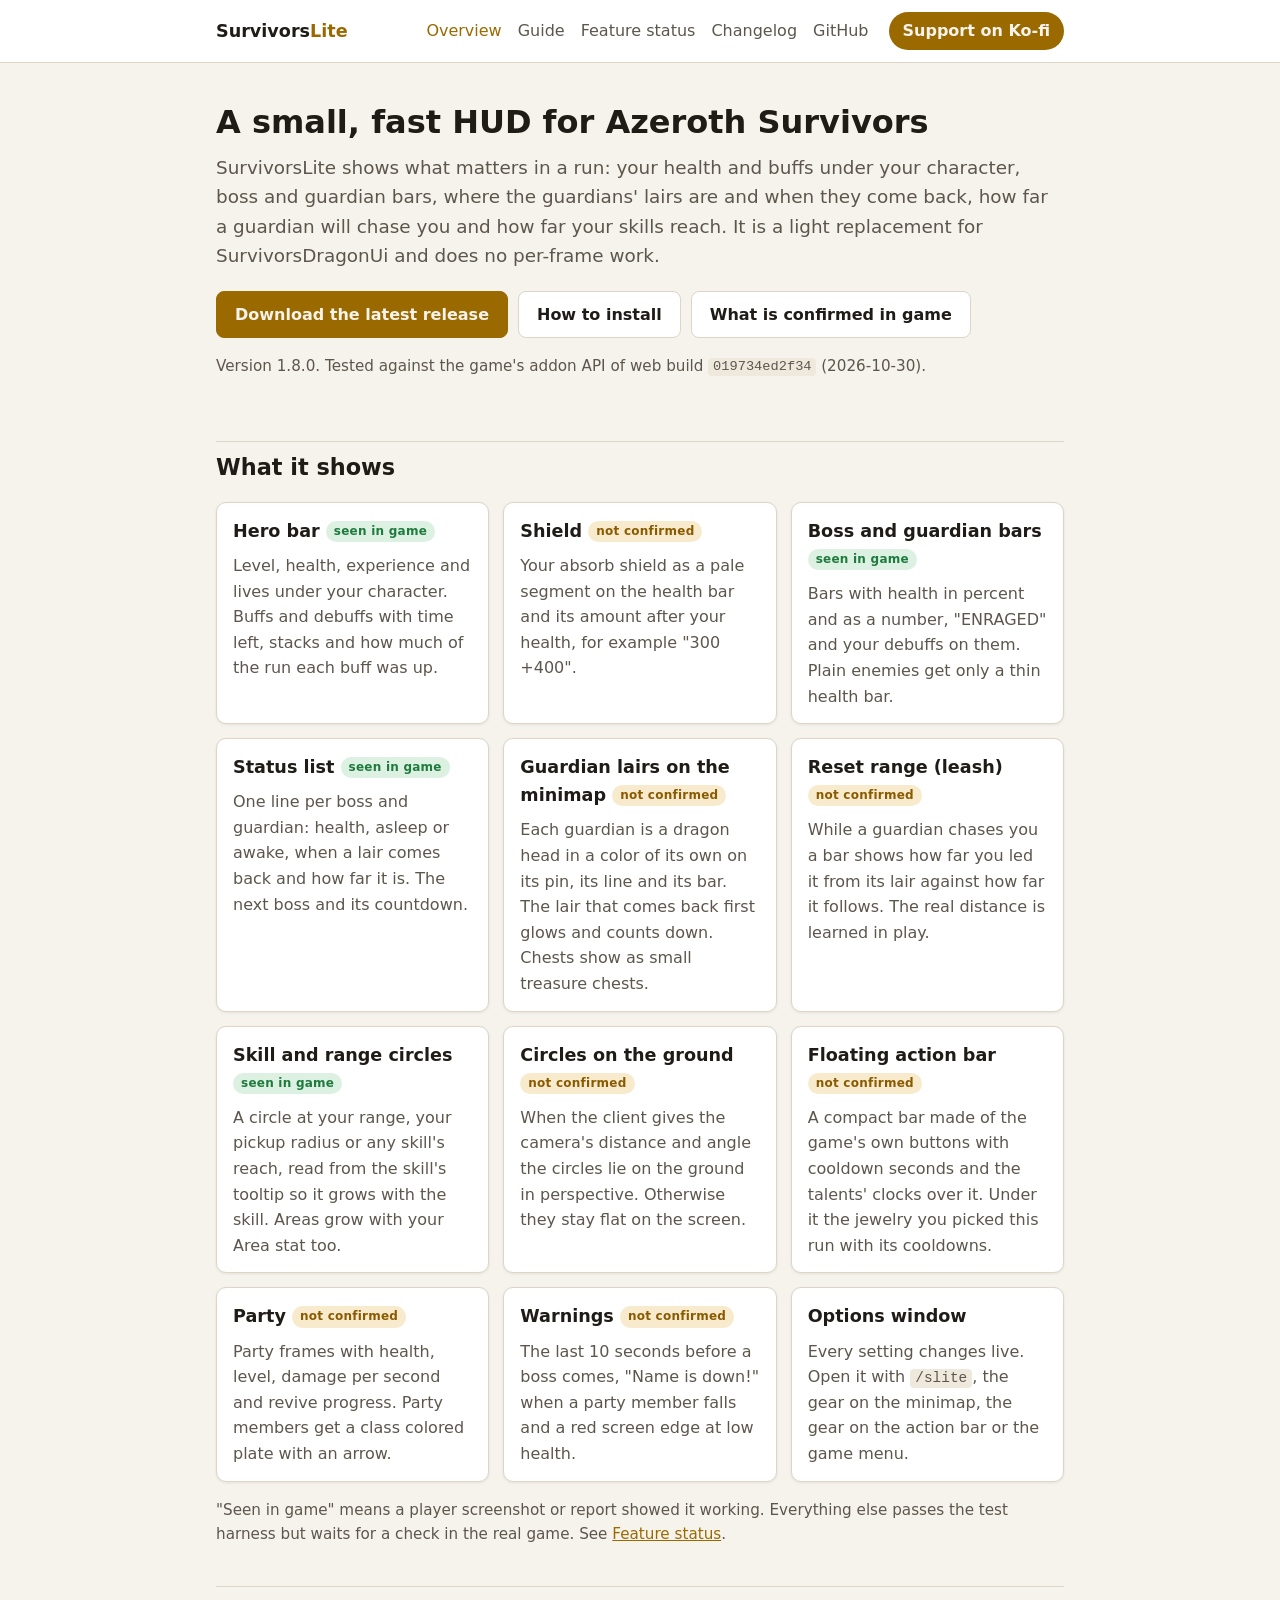
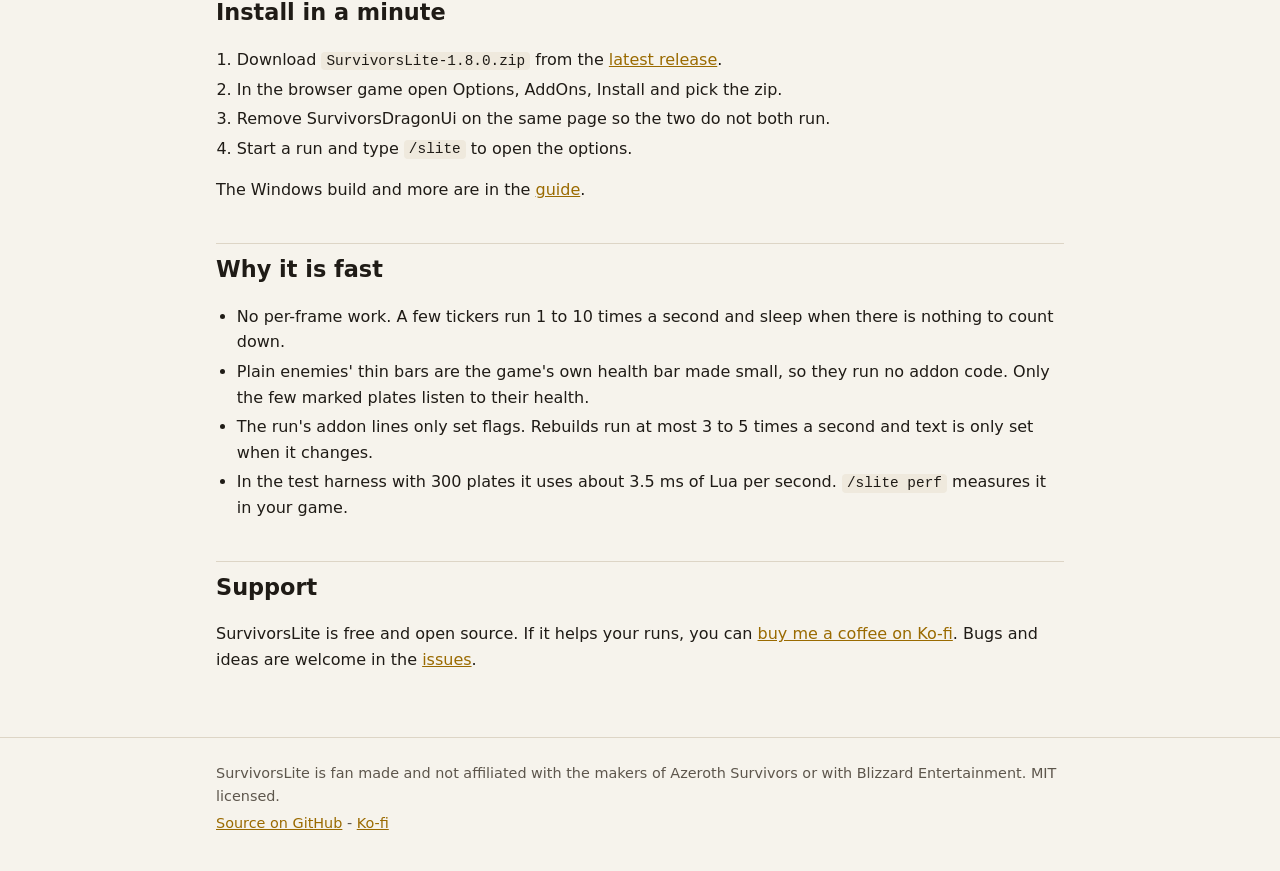
==== docs/index.html @ 9b907dd8 "SurvivorsLite 1.8.0: picked jewelry, Area on area skills, unique lair icons - The jewelry picked thi" ====
<!doctype html>
<html lang="en">
<head>
<meta charset="utf-8">
<meta name="viewport" content="width=device-width, initial-scale=1">
<title>SurvivorsLite - a fast HUD for Azeroth Survivors</title>
<meta name="description" content="SurvivorsLite is a small, fast HUD addon for Azeroth Survivors: boss and guardian bars, guardian lairs on the minimap, leash range, skill range circles and more.">
<link rel="stylesheet" href="assets/style.css">
</head>
<body>
<header class="top">
  <div class="wrap">
    <a class="brand" href="index.html">Survivors<span>Lite</span></a>
    <nav>
      <a href="index.html" aria-current="page">Overview</a>
      <a href="guide.html">Guide</a>
      <a href="status.html">Feature status</a>
      <a href="changelog.html">Changelog</a>
      <a href="https://github.com/datawulf/SurvivorsLite">GitHub</a>
    </nav>
    <a class="kofi" href="https://ko-fi.com/munkrej">Support on Ko-fi</a>
  </div>
</header>

<main class="wrap">
  <section class="hero">
    <h1>A small, fast HUD for Azeroth Survivors</h1>
    <p class="lead">SurvivorsLite shows what matters in a run: your health and buffs under your
    character, boss and guardian bars, where the guardians' lairs are and when they come
    back, how far a guardian will chase you and how far your skills reach. It is a light
    replacement for SurvivorsDragonUi and does no per-frame work.</p>
    <div class="actions">
      <a class="button primary" href="https://github.com/datawulf/SurvivorsLite/releases/latest">Download the latest release</a>
      <a class="button" href="guide.html#install">How to install</a>
      <a class="button" href="status.html">What is confirmed in game</a>
    </div>
    <p class="note">Version 1.8.0. Tested against the game's addon API of web build
    <code>019734ed2f34</code> (2026-10-30).</p>
  </section>

  <h2>What it shows</h2>
  <div class="grid">
    <div class="card">
      <h3>Hero bar <span class="tag ok">seen in game</span></h3>
      <p>Level, health, experience and lives under your character. Buffs and debuffs with
      time left, stacks and how much of the run each buff was up.</p>
    </div>
    <div class="card">
      <h3>Shield <span class="tag wait">not confirmed</span></h3>
      <p>Your absorb shield as a pale segment on the health bar and its amount after your
      health, for example "300 +400".</p>
    </div>
    <div class="card">
      <h3>Boss and guardian bars <span class="tag ok">seen in game</span></h3>
      <p>Bars with health in percent and as a number, "ENRAGED" and your debuffs on them.
      Plain enemies get only a thin health bar.</p>
    </div>
    <div class="card">
      <h3>Status list <span class="tag ok">seen in game</span></h3>
      <p>One line per boss and guardian: health, asleep or awake, when a lair comes back
      and how far it is. The next boss and its countdown.</p>
    </div>
    <div class="card">
      <h3>Guardian lairs on the minimap <span class="tag wait">not confirmed</span></h3>
      <p>Each guardian is a dragon head in a color of its own on its pin, its line and
      its bar. The lair that comes back first glows and counts down. Chests show as small
      treasure chests.</p>
    </div>
    <div class="card">
      <h3>Reset range (leash) <span class="tag wait">not confirmed</span></h3>
      <p>While a guardian chases you a bar shows how far you led it from its lair against
      how far it follows. The real distance is learned in play.</p>
    </div>
    <div class="card">
      <h3>Skill and range circles <span class="tag ok">seen in game</span></h3>
      <p>A circle at your range, your pickup radius or any skill's reach, read from the
      skill's tooltip so it grows with the skill. Areas grow with your Area stat too.</p>
    </div>
    <div class="card">
      <h3>Circles on the ground <span class="tag wait">not confirmed</span></h3>
      <p>When the client gives the camera's distance and angle the circles lie on the
      ground in perspective. Otherwise they stay flat on the screen.</p>
    </div>
    <div class="card">
      <h3>Floating action bar <span class="tag wait">not confirmed</span></h3>
      <p>A compact bar made of the game's own buttons with cooldown seconds and the
      talents' clocks over it. Under it the jewelry you picked this run with its
      cooldowns.</p>
    </div>
    <div class="card">
      <h3>Party <span class="tag wait">not confirmed</span></h3>
      <p>Party frames with health, level, damage per second and revive progress. Party
      members get a class colored plate with an arrow.</p>
    </div>
    <div class="card">
      <h3>Warnings <span class="tag wait">not confirmed</span></h3>
      <p>The last 10 seconds before a boss comes, "Name is down!" when a party member falls
      and a red screen edge at low health.</p>
    </div>
    <div class="card">
      <h3>Options window</h3>
      <p>Every setting changes live. Open it with <code>/slite</code>, the gear on the
      minimap, the gear on the action bar or the game menu.</p>
    </div>
  </div>
  <p class="note">"Seen in game" means a player screenshot or report showed it working.
  Everything else passes the test harness but waits for a check in the real game. See
  <a href="status.html">Feature status</a>.</p>

  <h2>Install in a minute</h2>
  <ol>
    <li>Download <code>SurvivorsLite-1.8.0.zip</code> from the
    <a href="https://github.com/datawulf/SurvivorsLite/releases/latest">latest release</a>.</li>
    <li>In the browser game open Options, AddOns, Install and pick the zip.</li>
    <li>Remove SurvivorsDragonUi on the same page so the two do not both run.</li>
    <li>Start a run and type <code>/slite</code> to open the options.</li>
  </ol>
  <p>The Windows build and more are in the <a href="guide.html#install">guide</a>.</p>

  <h2>Why it is fast</h2>
  <ul>
    <li>No per-frame work. A few tickers run 1 to 10 times a second and sleep when there is
    nothing to count down.</li>
    <li>Plain enemies' thin bars are the game's own health bar made small, so they run no
    addon code. Only the few marked plates listen to their health.</li>
    <li>The run's addon lines only set flags. Rebuilds run at most 3 to 5 times a second
    and text is only set when it changes.</li>
    <li>In the test harness with 300 plates it uses about 3.5 ms of Lua per second.
    <code>/slite perf</code> measures it in your game.</li>
  </ul>

  <h2>Support</h2>
  <p>SurvivorsLite is free and open source. If it helps your runs, you can
  <a href="https://ko-fi.com/munkrej">buy me a coffee on Ko-fi</a>. Bugs and ideas are
  welcome in the <a href="https://github.com/datawulf/SurvivorsLite/issues">issues</a>.</p>
</main>

<footer class="foot">
  <div class="wrap">
    <p>SurvivorsLite is fan made and not affiliated with the makers of Azeroth Survivors or
    with Blizzard Entertainment. MIT licensed.</p>
    <p><a href="https://github.com/datawulf/SurvivorsLite">Source on GitHub</a> -
    <a href="https://ko-fi.com/munkrej">Ko-fi</a></p>
  </div>
</footer>
</body>
</html>
---- docs/assets/style.css ----
:root {
  --bg: #f6f3ec;
  --panel: #ffffff;
  --text: #1f1b16;
  --muted: #5d564c;
  --line: #ddd5c6;
  --accent: #9a6a00;
  --accent-soft: #f3e6c4;
  --ok: #1f7a3d;
  --ok-soft: #dcf1e2;
  --wait: #8a5a00;
  --wait-soft: #f8ebcd;
  --no: #a12a2a;
  --no-soft: #f7dede;
  --code: #efe9dd;
  --shadow: 0 1px 3px rgba(40, 30, 10, 0.08);
}
@media (prefers-color-scheme: dark) {
  :root {
    --bg: #14161c;
    --panel: #1c1f27;
    --text: #e9e4d8;
    --muted: #a8a191;
    --line: #2f3440;
    --accent: #e8b84a;
    --accent-soft: #3a3020;
    --ok: #6fd08f;
    --ok-soft: #1c3326;
    --wait: #f0c060;
    --wait-soft: #3a3019;
    --no: #f08a8a;
    --no-soft: #3a1f22;
    --code: #262a34;
    --shadow: none;
  }
}

* { box-sizing: border-box; }
html { -webkit-text-size-adjust: 100%; }
body {
  margin: 0;
  background: var(--bg);
  color: var(--text);
  font: 16px/1.6 system-ui, -apple-system, "Segoe UI", Roboto, sans-serif;
}
a { color: var(--accent); }
a:hover { text-decoration-thickness: 2px; }
code, kbd {
  font: 0.9em ui-monospace, SFMono-Regular, Consolas, monospace;
  background: var(--code);
  padding: 0.1em 0.35em;
  border-radius: 4px;
}
pre {
  background: var(--code);
  padding: 12px 14px;
  border-radius: 8px;
  overflow-x: auto;
}
pre code { background: none; padding: 0; }

.top {
  border-bottom: 1px solid var(--line);
  background: var(--panel);
}
.top .wrap {
  display: flex;
  flex-wrap: wrap;
  align-items: center;
  gap: 8px 20px;
  padding-top: 12px;
  padding-bottom: 12px;
}
.brand {
  font-weight: 700;
  font-size: 1.1rem;
  color: var(--text);
  text-decoration: none;
  margin-right: auto;
}
.brand span { color: var(--accent); }
.top nav { display: flex; flex-wrap: wrap; gap: 4px 16px; }
.top nav a { color: var(--muted); text-decoration: none; font-weight: 500; }
.top nav a:hover, .top nav a[aria-current="page"] { color: var(--accent); }
.kofi {
  display: inline-block;
  background: var(--accent);
  color: var(--bg);
  font-weight: 600;
  text-decoration: none;
  padding: 6px 14px;
  border-radius: 999px;
}
.kofi:hover { filter: brightness(1.08); }

.wrap { max-width: 880px; margin: 0 auto; padding: 0 16px; }
main.wrap { padding-top: 28px; padding-bottom: 48px; }
h1 { font-size: 2rem; line-height: 1.2; margin: 0 0 12px; }
h2 { font-size: 1.4rem; margin: 40px 0 12px; padding-top: 8px; border-top: 1px solid var(--line); }
h3 { font-size: 1.1rem; margin: 24px 0 8px; }
.lead { font-size: 1.15rem; color: var(--muted); margin-top: 0; }
.note { color: var(--muted); font-size: 0.95rem; }

.hero { padding: 12px 0 8px; }
.actions { display: flex; flex-wrap: wrap; gap: 10px; margin: 20px 0 8px; }
.button {
  display: inline-block;
  padding: 10px 18px;
  border-radius: 8px;
  font-weight: 600;
  text-decoration: none;
  border: 1px solid var(--line);
  background: var(--panel);
  color: var(--text);
}
.button.primary { background: var(--accent); border-color: var(--accent); color: var(--bg); }

.grid {
  display: grid;
  grid-template-columns: repeat(auto-fit, minmax(240px, 1fr));
  gap: 14px;
  margin: 16px 0;
}
.card {
  background: var(--panel);
  border: 1px solid var(--line);
  border-radius: 10px;
  padding: 14px 16px;
  box-shadow: var(--shadow);
}
.card h3 { margin-top: 0; }
.card p { margin: 0; color: var(--muted); }

.tag {
  display: inline-block;
  font-size: 0.75rem;
  font-weight: 700;
  letter-spacing: 0.02em;
  padding: 1px 8px;
  border-radius: 999px;
  vertical-align: 2px;
  white-space: nowrap;
}
.tag.ok { color: var(--ok); background: var(--ok-soft); }
.tag.wait { color: var(--wait); background: var(--wait-soft); }
.tag.no { color: var(--no); background: var(--no-soft); }

.status { list-style: none; padding: 0; margin: 12px 0; }
.status li {
  background: var(--panel);
  border: 1px solid var(--line);
  border-left-width: 4px;
  border-radius: 8px;
  padding: 10px 14px;
  margin: 8px 0;
}
.status.ok li { border-left-color: var(--ok); }
.status.wait li { border-left-color: var(--wait); }
.status.no li { border-left-color: var(--no); }
.status strong { display: block; }
.status span { color: var(--muted); font-size: 0.95rem; }

.table { overflow-x: auto; margin: 12px 0; }
table { border-collapse: collapse; width: 100%; min-width: 520px; }
th, td { text-align: left; padding: 8px 10px; border-bottom: 1px solid var(--line); vertical-align: top; }
th { color: var(--muted); font-weight: 600; }
td code { white-space: nowrap; }

ol, ul { padding-left: 1.3em; }
li { margin: 4px 0; }

.foot {
  border-top: 1px solid var(--line);
  color: var(--muted);
  font-size: 0.9rem;
  padding: 20px 0 32px;
}
.foot p { margin: 4px 0; }
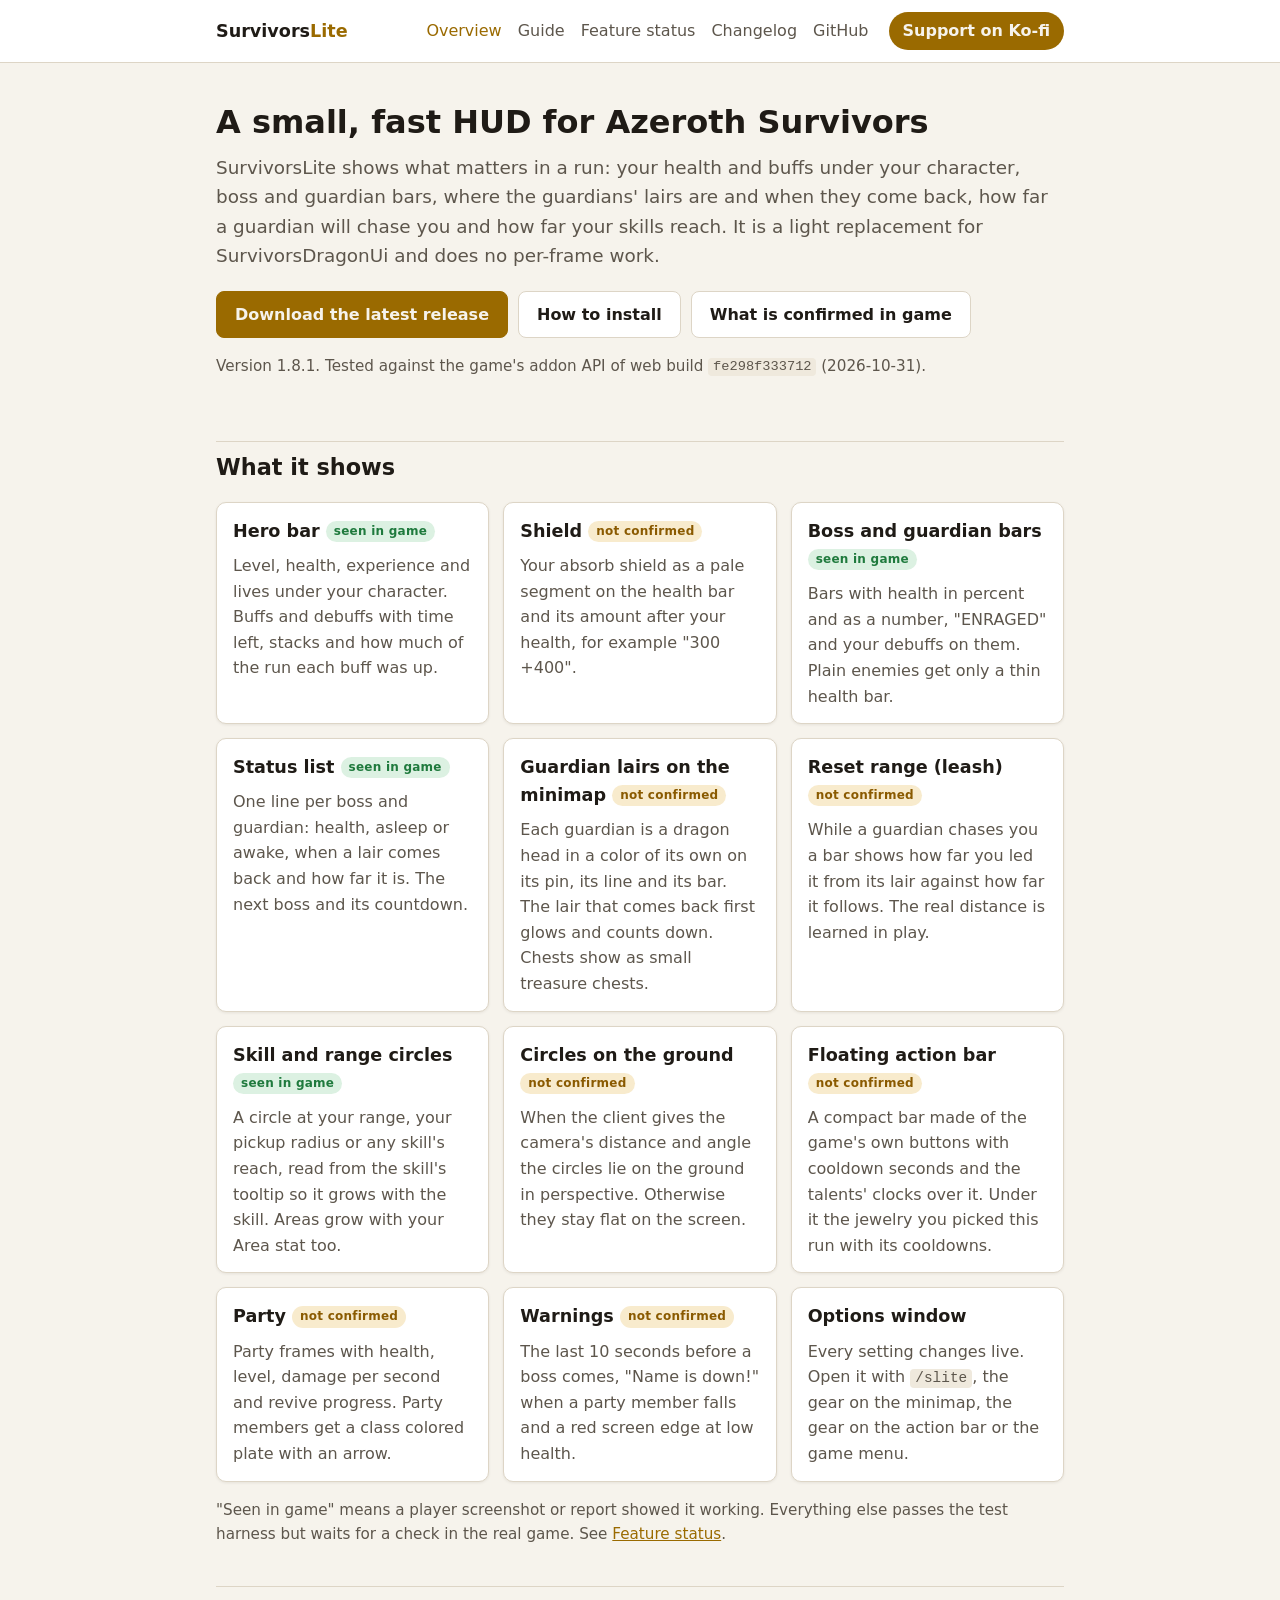
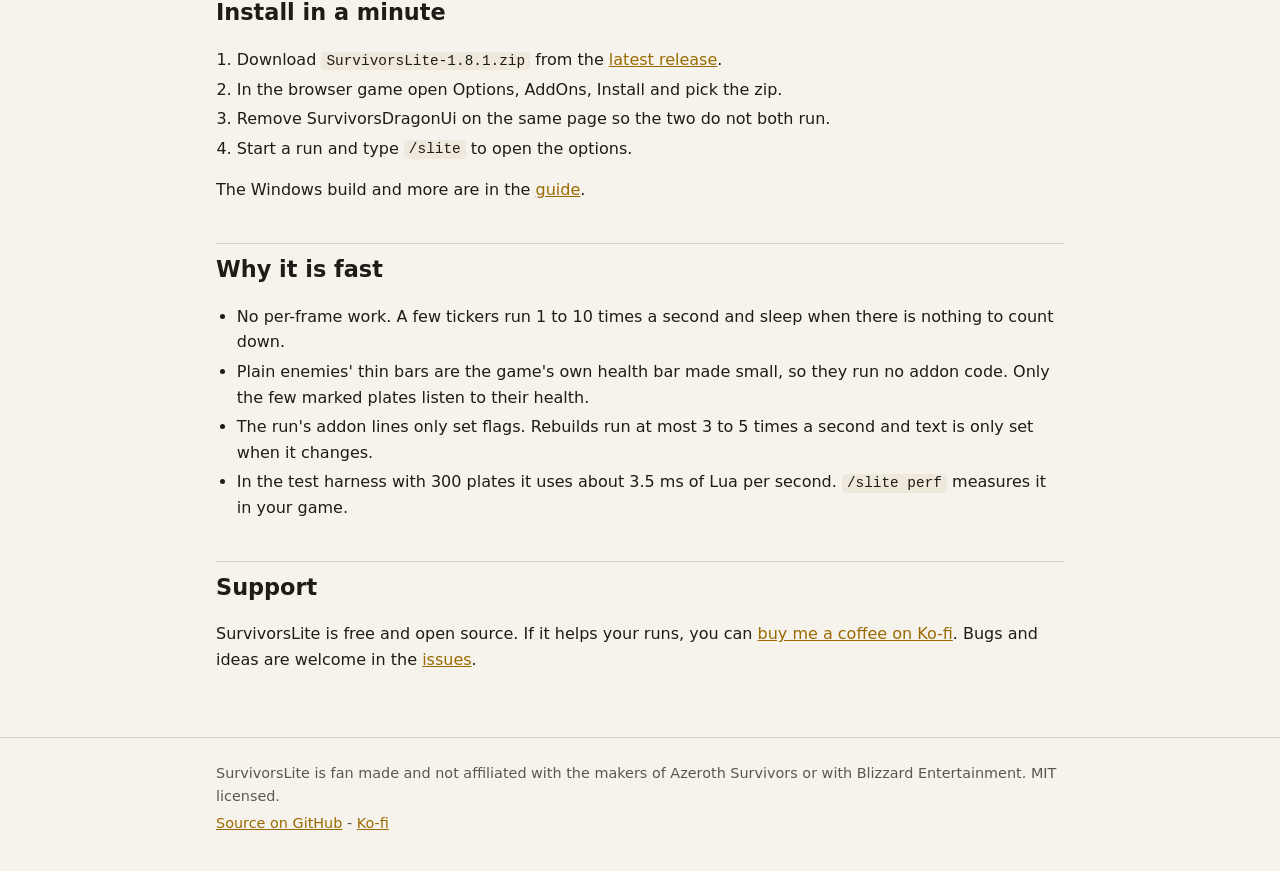
==== commit 0a12459e: "SurvivorsLite 1.8.1: minimap pins without a zone map, indoor scale - Naxxramas (map 533) has no Worl" ====
--- a/docs/index.html
+++ b/docs/index.html
@@ -34,8 +34,8 @@
       <a class="button" href="guide.html#install">How to install</a>
       <a class="button" href="status.html">What is confirmed in game</a>
     </div>
-    <p class="note">Version 1.8.0. Tested against the game's addon API of web build
-    <code>019734ed2f34</code> (2026-10-30).</p>
+    <p class="note">Version 1.8.1. Tested against the game's addon API of web build
+    <code>fe298f333712</code> (2026-10-31).</p>
   </section>
 
   <h2>What it shows</h2>
@@ -109,7 +109,7 @@
 
   <h2>Install in a minute</h2>
   <ol>
-    <li>Download <code>SurvivorsLite-1.8.0.zip</code> from the
+    <li>Download <code>SurvivorsLite-1.8.1.zip</code> from the
     <a href="https://github.com/datawulf/SurvivorsLite/releases/latest">latest release</a>.</li>
     <li>In the browser game open Options, AddOns, Install and pick the zip.</li>
     <li>Remove SurvivorsDragonUi on the same page so the two do not both run.</li>
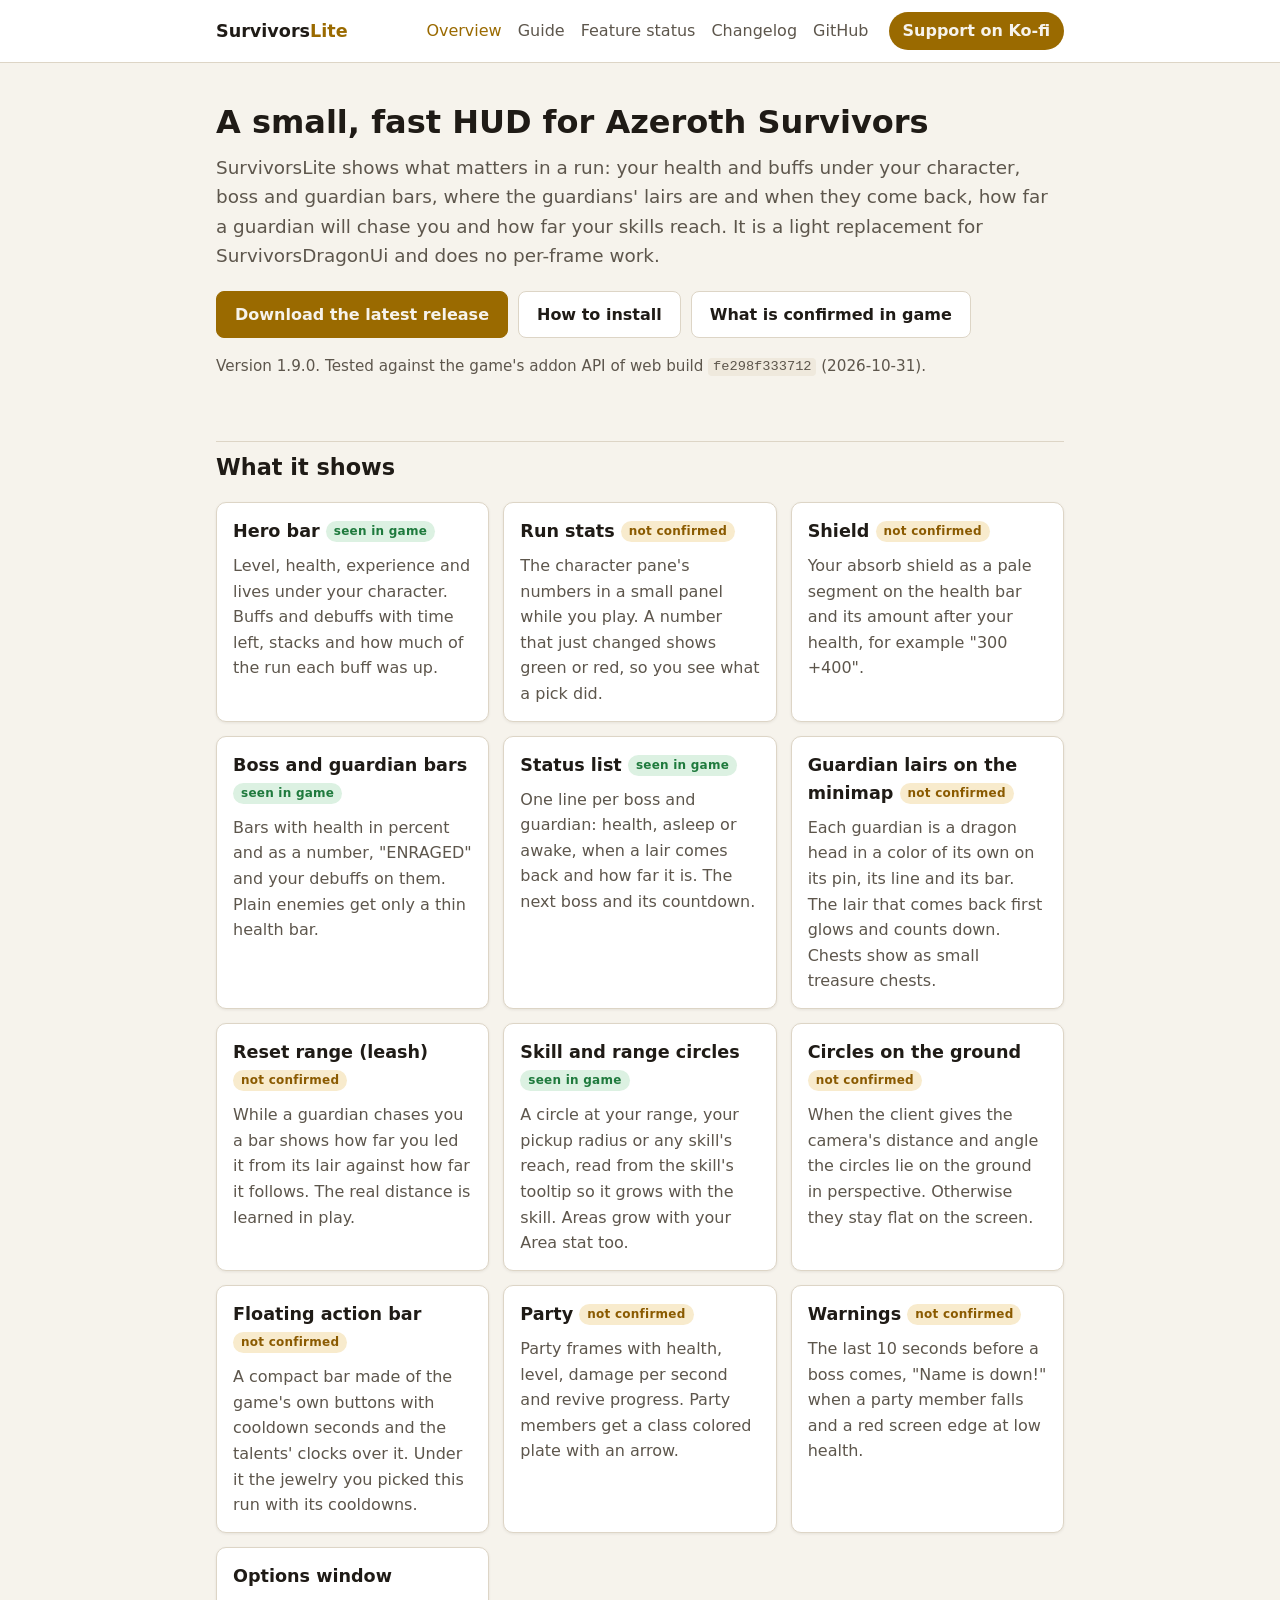
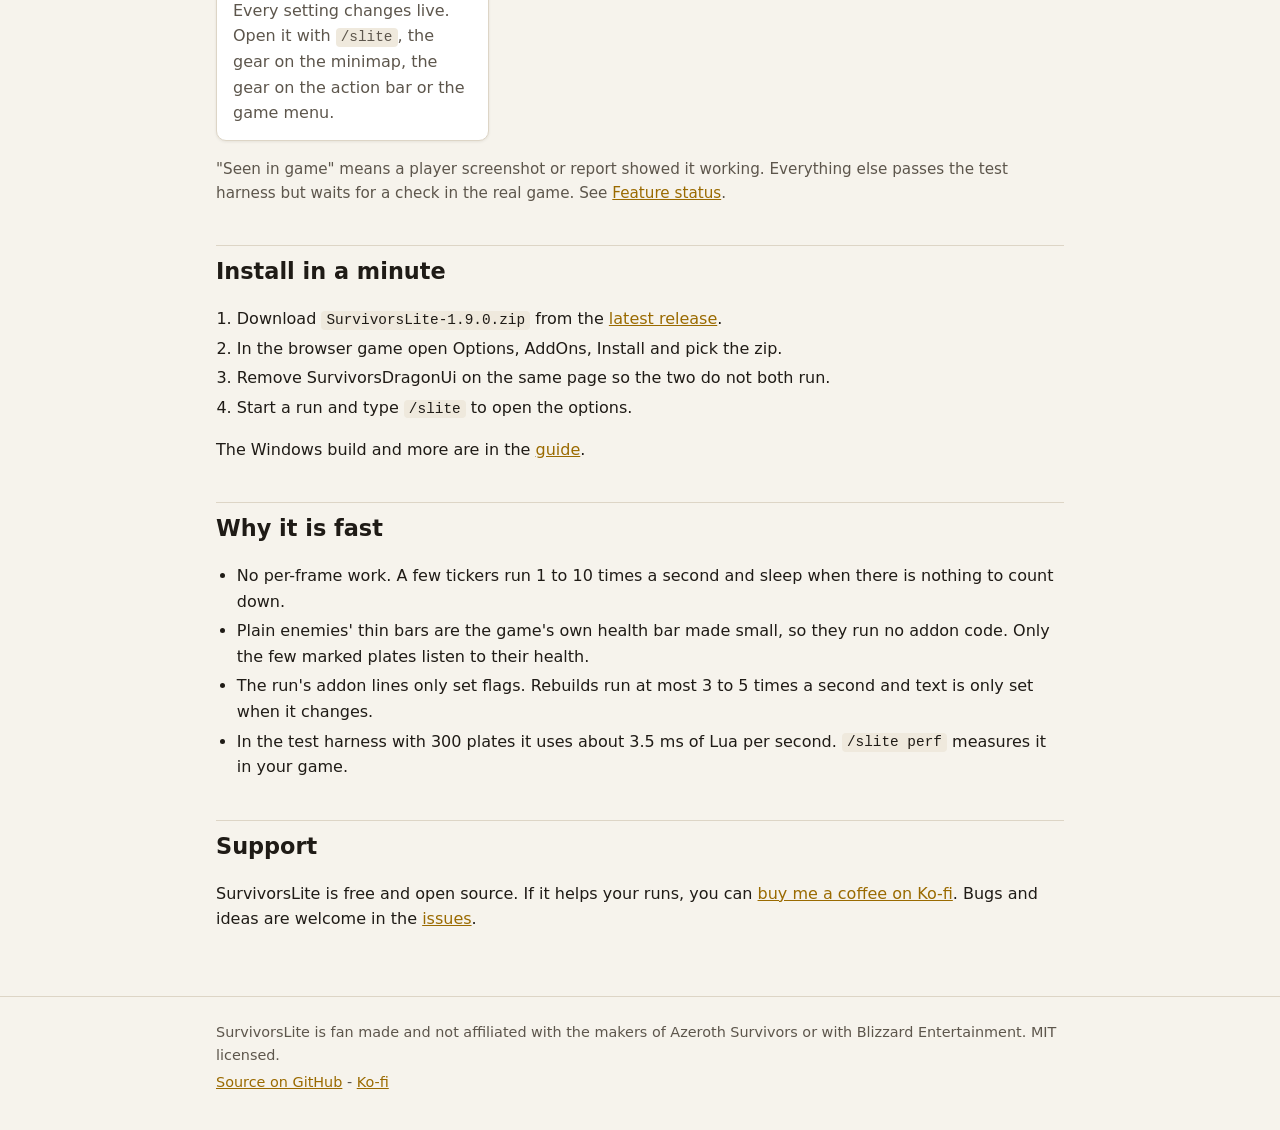
==== commit 2df425af: "SurvivorsLite 1.9.0: run stats panel - The character pane's numbers (the AZS line) in a movable pane" ====
--- a/docs/index.html
+++ b/docs/index.html
@@ -34,7 +34,7 @@
       <a class="button" href="guide.html#install">How to install</a>
       <a class="button" href="status.html">What is confirmed in game</a>
     </div>
-    <p class="note">Version 1.8.1. Tested against the game's addon API of web build
+    <p class="note">Version 1.9.0. Tested against the game's addon API of web build
     <code>fe298f333712</code> (2026-10-31).</p>
   </section>
 
@@ -44,6 +44,11 @@
       <h3>Hero bar <span class="tag ok">seen in game</span></h3>
       <p>Level, health, experience and lives under your character. Buffs and debuffs with
       time left, stacks and how much of the run each buff was up.</p>
+    </div>
+    <div class="card">
+      <h3>Run stats <span class="tag wait">not confirmed</span></h3>
+      <p>The character pane's numbers in a small panel while you play. A number that just
+      changed shows green or red, so you see what a pick did.</p>
     </div>
     <div class="card">
       <h3>Shield <span class="tag wait">not confirmed</span></h3>
@@ -109,7 +114,7 @@
 
   <h2>Install in a minute</h2>
   <ol>
-    <li>Download <code>SurvivorsLite-1.8.1.zip</code> from the
+    <li>Download <code>SurvivorsLite-1.9.0.zip</code> from the
     <a href="https://github.com/datawulf/SurvivorsLite/releases/latest">latest release</a>.</li>
     <li>In the browser game open Options, AddOns, Install and pick the zip.</li>
     <li>Remove SurvivorsDragonUi on the same page so the two do not both run.</li>
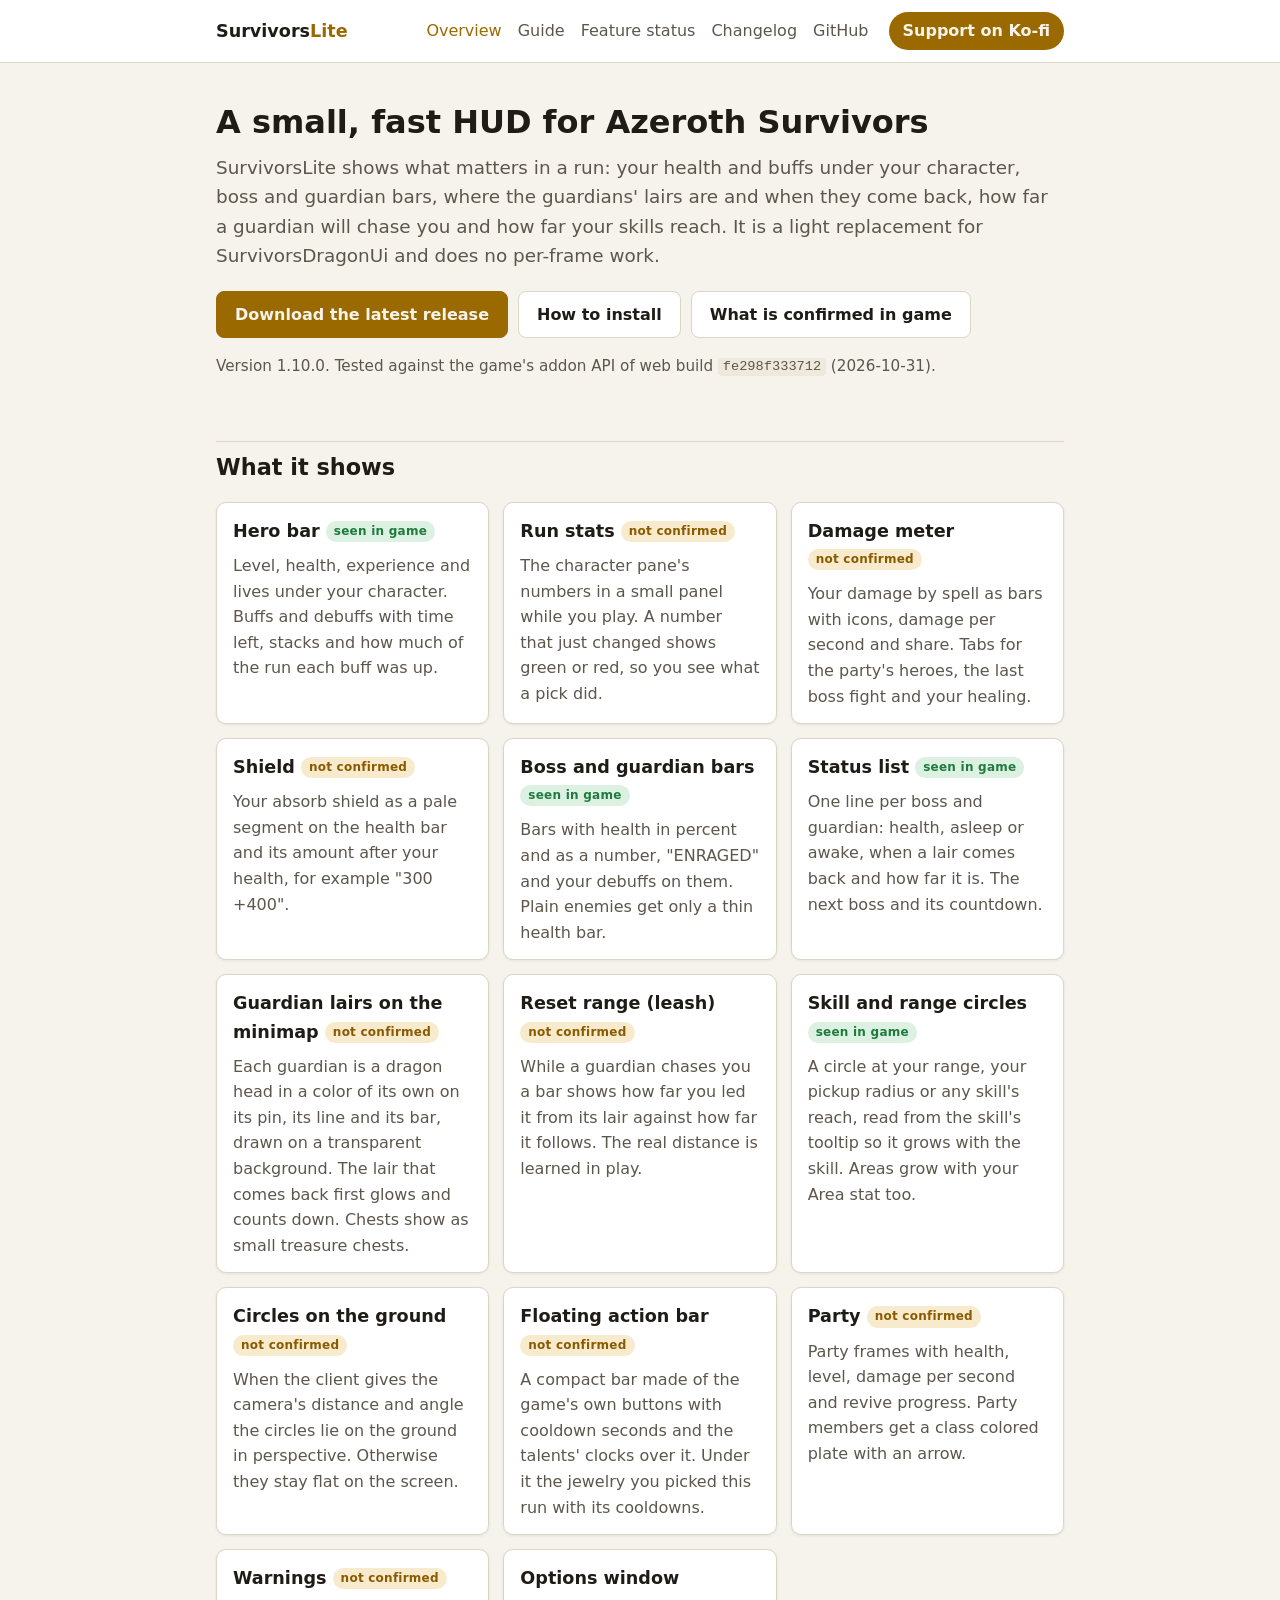
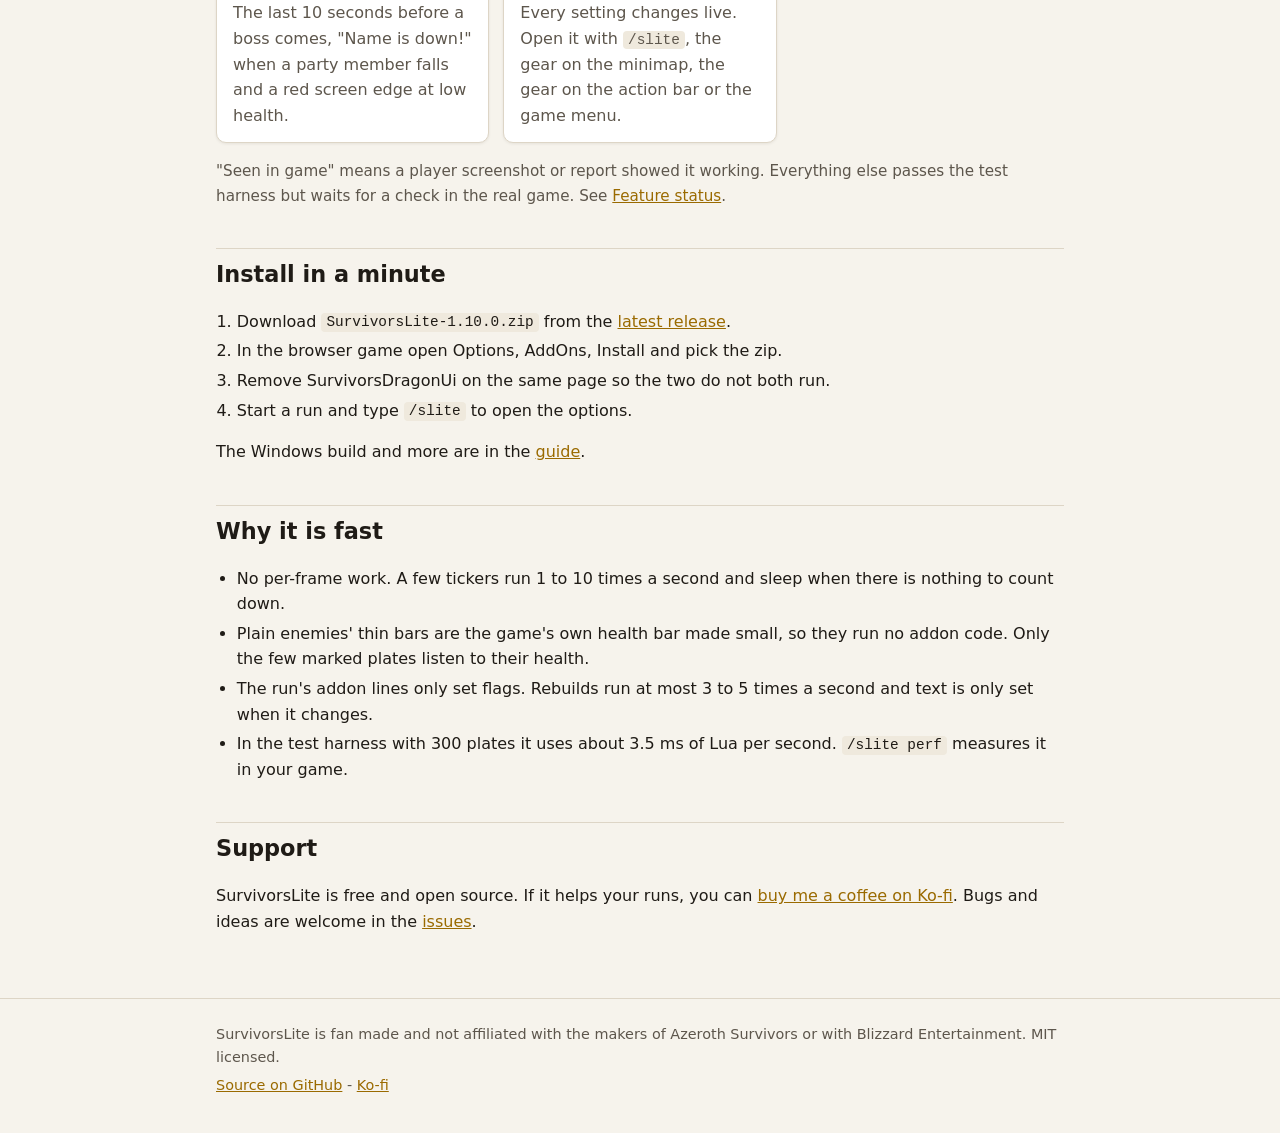
==== commit 94771148: "SurvivorsLite 1.10.0: damage meter, transparent BLP icons, smaller boss skull - meter.lua: your dama" ====
--- a/docs/index.html
+++ b/docs/index.html
@@ -34,7 +34,7 @@
       <a class="button" href="guide.html#install">How to install</a>
       <a class="button" href="status.html">What is confirmed in game</a>
     </div>
-    <p class="note">Version 1.9.0. Tested against the game's addon API of web build
+    <p class="note">Version 1.10.0. Tested against the game's addon API of web build
     <code>fe298f333712</code> (2026-10-31).</p>
   </section>
 
@@ -49,6 +49,11 @@
       <h3>Run stats <span class="tag wait">not confirmed</span></h3>
       <p>The character pane's numbers in a small panel while you play. A number that just
       changed shows green or red, so you see what a pick did.</p>
+    </div>
+    <div class="card">
+      <h3>Damage meter <span class="tag wait">not confirmed</span></h3>
+      <p>Your damage by spell as bars with icons, damage per second and share. Tabs for the
+      party's heroes, the last boss fight and your healing.</p>
     </div>
     <div class="card">
       <h3>Shield <span class="tag wait">not confirmed</span></h3>
@@ -68,8 +73,8 @@
     <div class="card">
       <h3>Guardian lairs on the minimap <span class="tag wait">not confirmed</span></h3>
       <p>Each guardian is a dragon head in a color of its own on its pin, its line and
-      its bar. The lair that comes back first glows and counts down. Chests show as small
-      treasure chests.</p>
+      its bar, drawn on a transparent background. The lair that comes back first glows and
+      counts down. Chests show as small treasure chests.</p>
     </div>
     <div class="card">
       <h3>Reset range (leash) <span class="tag wait">not confirmed</span></h3>
@@ -114,7 +119,7 @@
 
   <h2>Install in a minute</h2>
   <ol>
-    <li>Download <code>SurvivorsLite-1.9.0.zip</code> from the
+    <li>Download <code>SurvivorsLite-1.10.0.zip</code> from the
     <a href="https://github.com/datawulf/SurvivorsLite/releases/latest">latest release</a>.</li>
     <li>In the browser game open Options, AddOns, Install and pick the zip.</li>
     <li>Remove SurvivorsDragonUi on the same page so the two do not both run.</li>
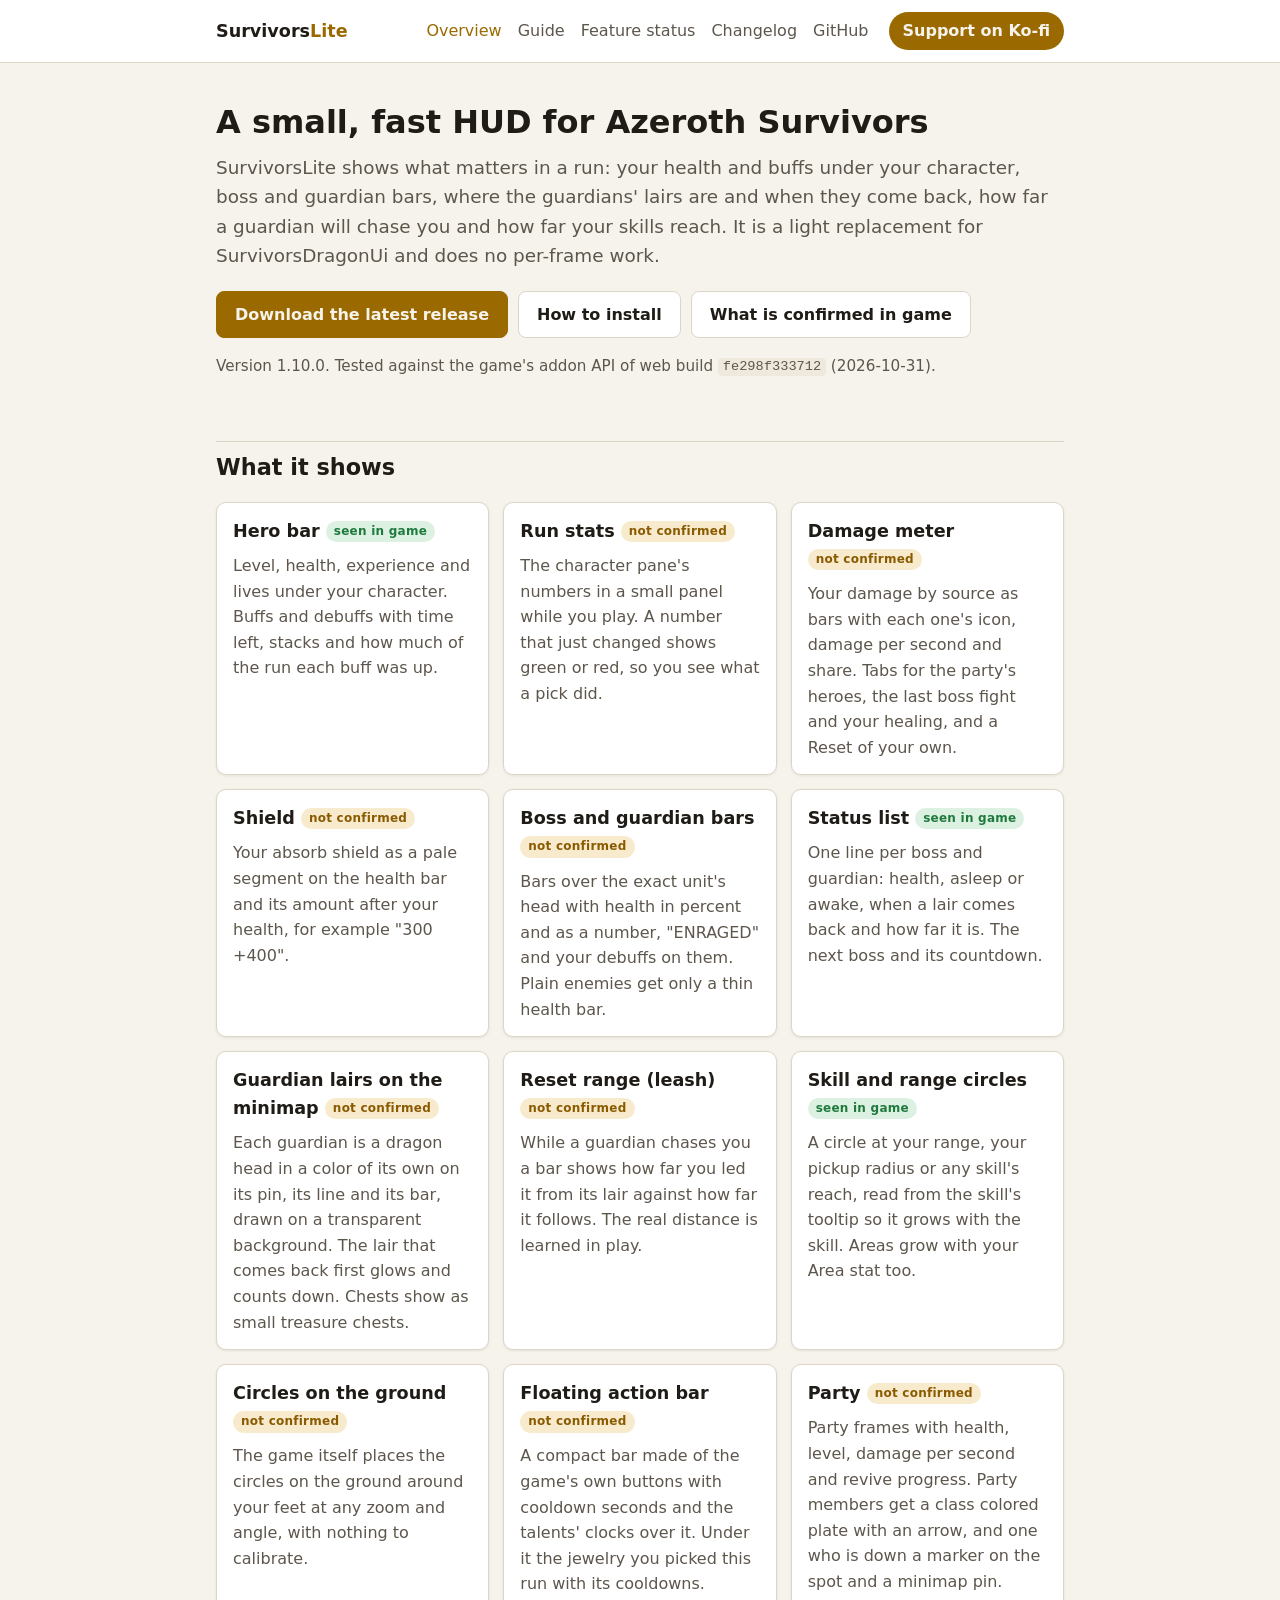
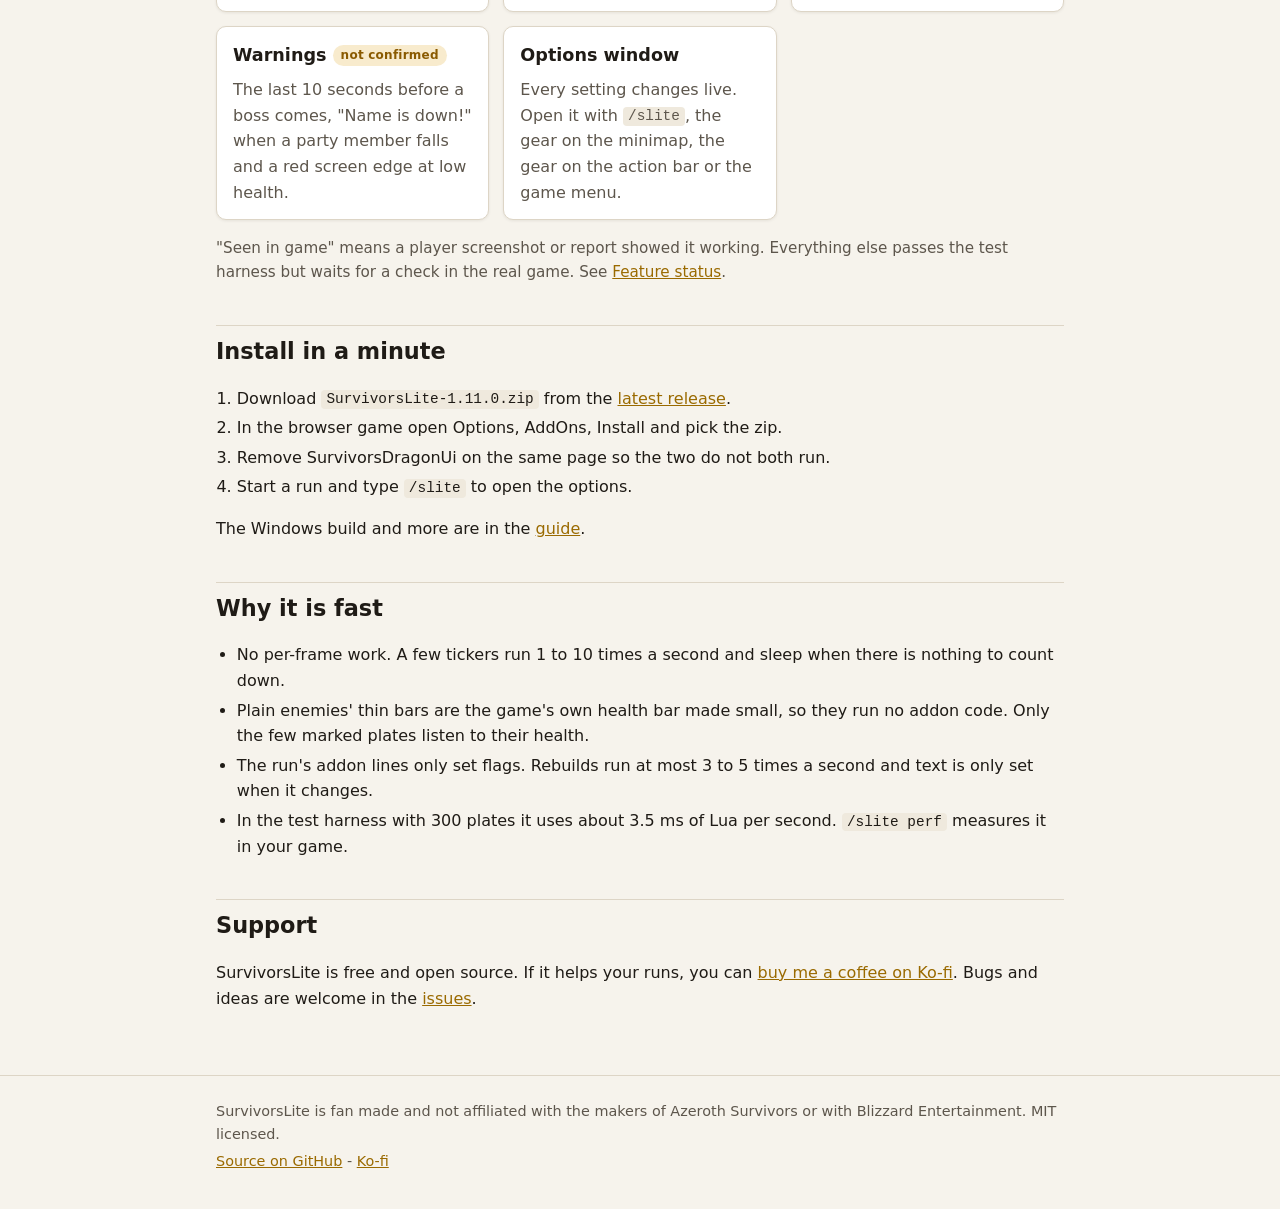
==== commit 202ed06b: "SurvivorsLite 1.11.0: run on the game's official addon API - Position: minimap pins, lair distances " ====
--- a/docs/index.html
+++ b/docs/index.html
@@ -52,8 +52,9 @@
     </div>
     <div class="card">
       <h3>Damage meter <span class="tag wait">not confirmed</span></h3>
-      <p>Your damage by spell as bars with icons, damage per second and share. Tabs for the
-      party's heroes, the last boss fight and your healing.</p>
+      <p>Your damage by source as bars with each one's icon, damage per second and share.
+      Tabs for the party's heroes, the last boss fight and your healing, and a Reset of your
+      own.</p>
     </div>
     <div class="card">
       <h3>Shield <span class="tag wait">not confirmed</span></h3>
@@ -61,9 +62,9 @@
       health, for example "300 +400".</p>
     </div>
     <div class="card">
-      <h3>Boss and guardian bars <span class="tag ok">seen in game</span></h3>
-      <p>Bars with health in percent and as a number, "ENRAGED" and your debuffs on them.
-      Plain enemies get only a thin health bar.</p>
+      <h3>Boss and guardian bars <span class="tag wait">not confirmed</span></h3>
+      <p>Bars over the exact unit's head with health in percent and as a number, "ENRAGED" and
+      your debuffs on them. Plain enemies get only a thin health bar.</p>
     </div>
     <div class="card">
       <h3>Status list <span class="tag ok">seen in game</span></h3>
@@ -88,8 +89,8 @@
     </div>
     <div class="card">
       <h3>Circles on the ground <span class="tag wait">not confirmed</span></h3>
-      <p>When the client gives the camera's distance and angle the circles lie on the
-      ground in perspective. Otherwise they stay flat on the screen.</p>
+      <p>The game itself places the circles on the ground around your feet at any zoom and
+      angle, with nothing to calibrate.</p>
     </div>
     <div class="card">
       <h3>Floating action bar <span class="tag wait">not confirmed</span></h3>
@@ -100,7 +101,8 @@
     <div class="card">
       <h3>Party <span class="tag wait">not confirmed</span></h3>
       <p>Party frames with health, level, damage per second and revive progress. Party
-      members get a class colored plate with an arrow.</p>
+      members get a class colored plate with an arrow, and one who is down a marker on the
+      spot and a minimap pin.</p>
     </div>
     <div class="card">
       <h3>Warnings <span class="tag wait">not confirmed</span></h3>
@@ -119,7 +121,7 @@
 
   <h2>Install in a minute</h2>
   <ol>
-    <li>Download <code>SurvivorsLite-1.10.0.zip</code> from the
+    <li>Download <code>SurvivorsLite-1.11.0.zip</code> from the
     <a href="https://github.com/datawulf/SurvivorsLite/releases/latest">latest release</a>.</li>
     <li>In the browser game open Options, AddOns, Install and pick the zip.</li>
     <li>Remove SurvivorsDragonUi on the same page so the two do not both run.</li>
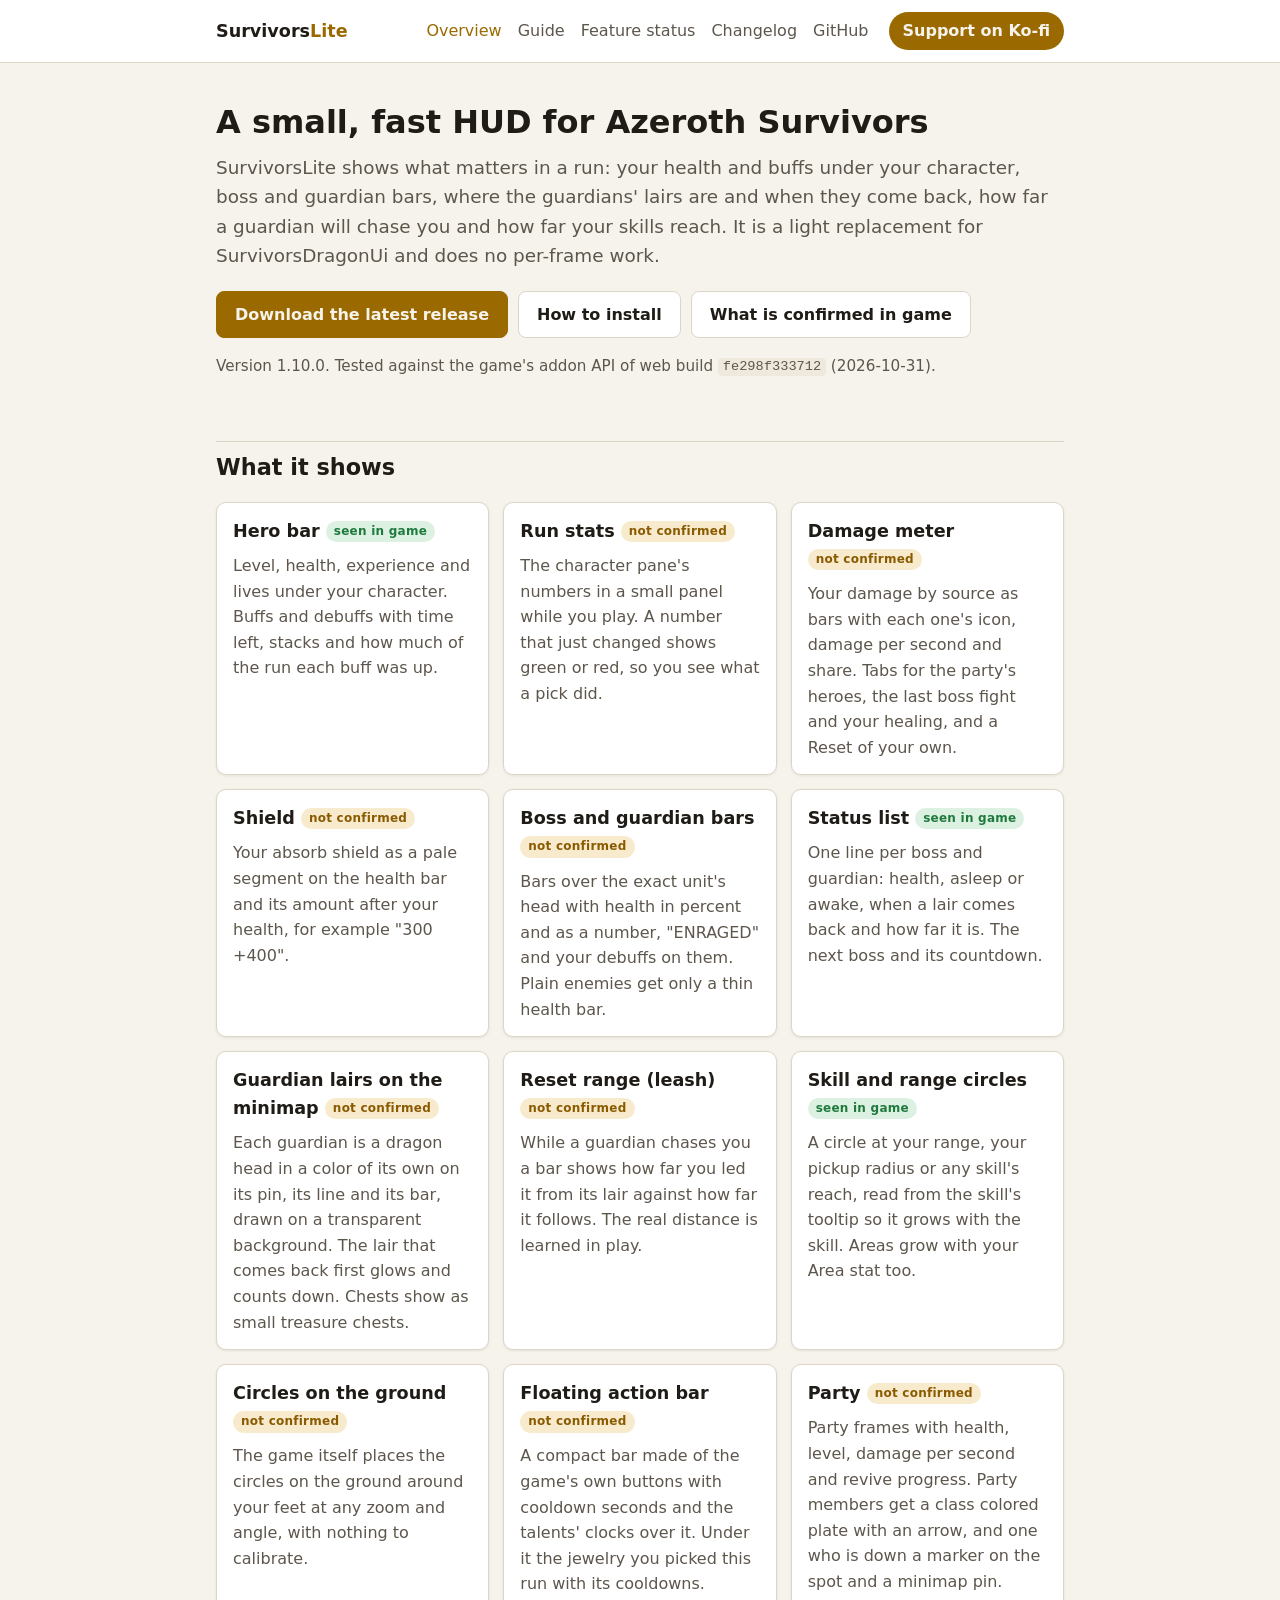
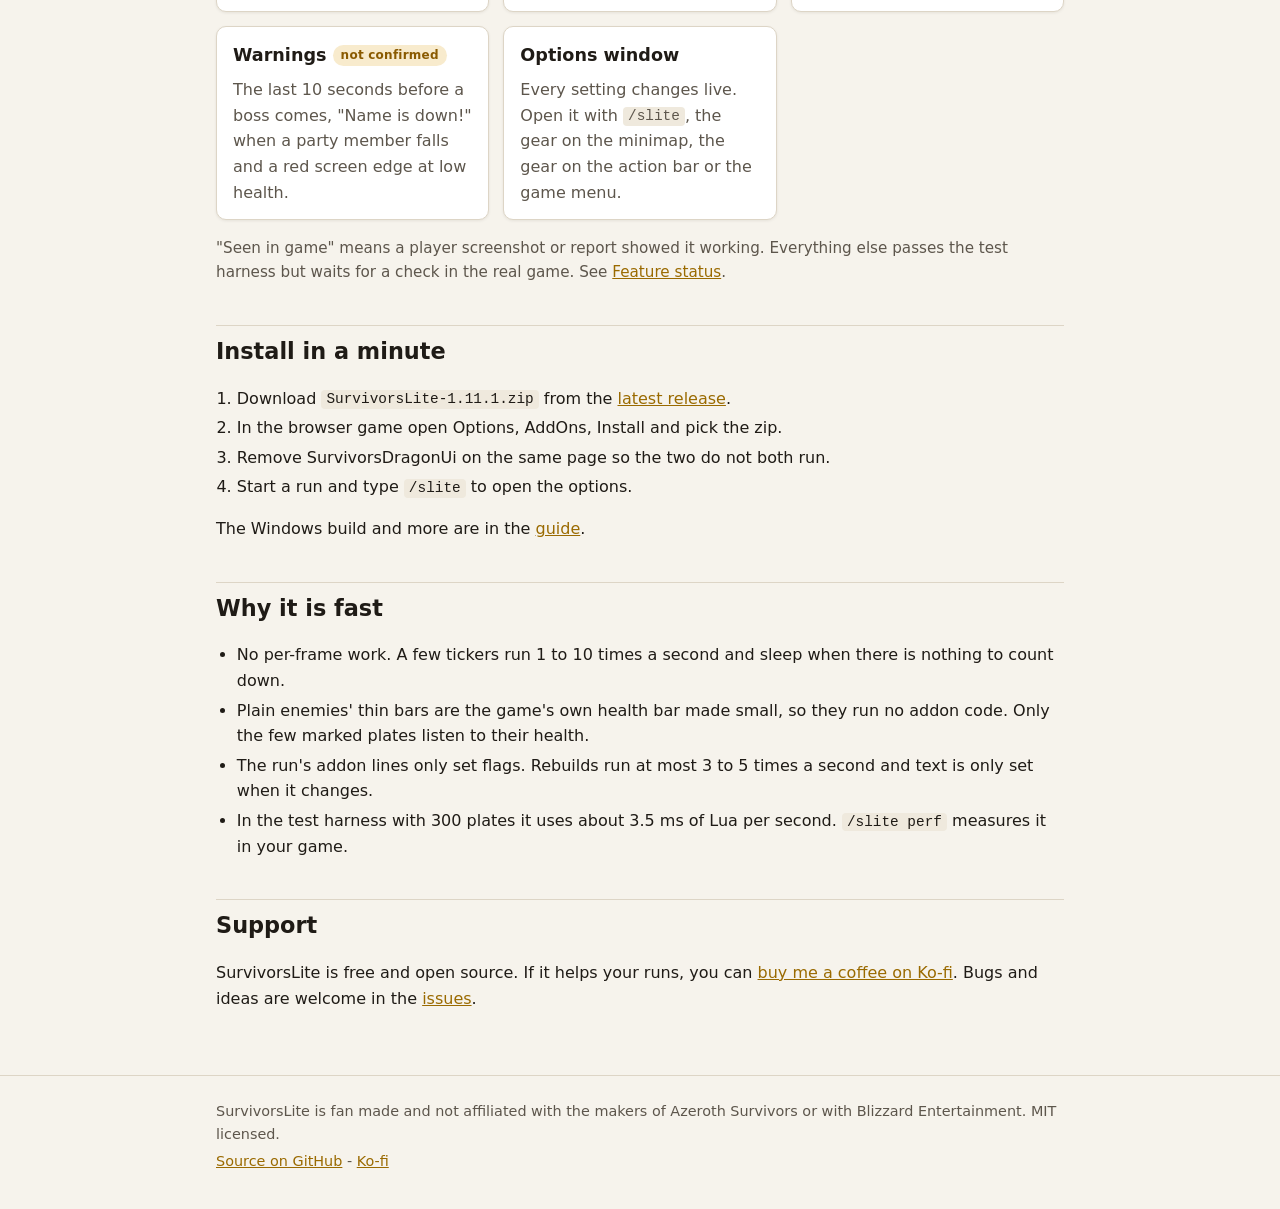
==== commit 835eef50: "SurvivorsLite 1.11.1: card fix, meter sums, replace more of the game's HUD - Cards: with frames kept" ====
--- a/docs/index.html
+++ b/docs/index.html
@@ -121,7 +121,7 @@
 
   <h2>Install in a minute</h2>
   <ol>
-    <li>Download <code>SurvivorsLite-1.11.0.zip</code> from the
+    <li>Download <code>SurvivorsLite-1.11.1.zip</code> from the
     <a href="https://github.com/datawulf/SurvivorsLite/releases/latest">latest release</a>.</li>
     <li>In the browser game open Options, AddOns, Install and pick the zip.</li>
     <li>Remove SurvivorsDragonUi on the same page so the two do not both run.</li>
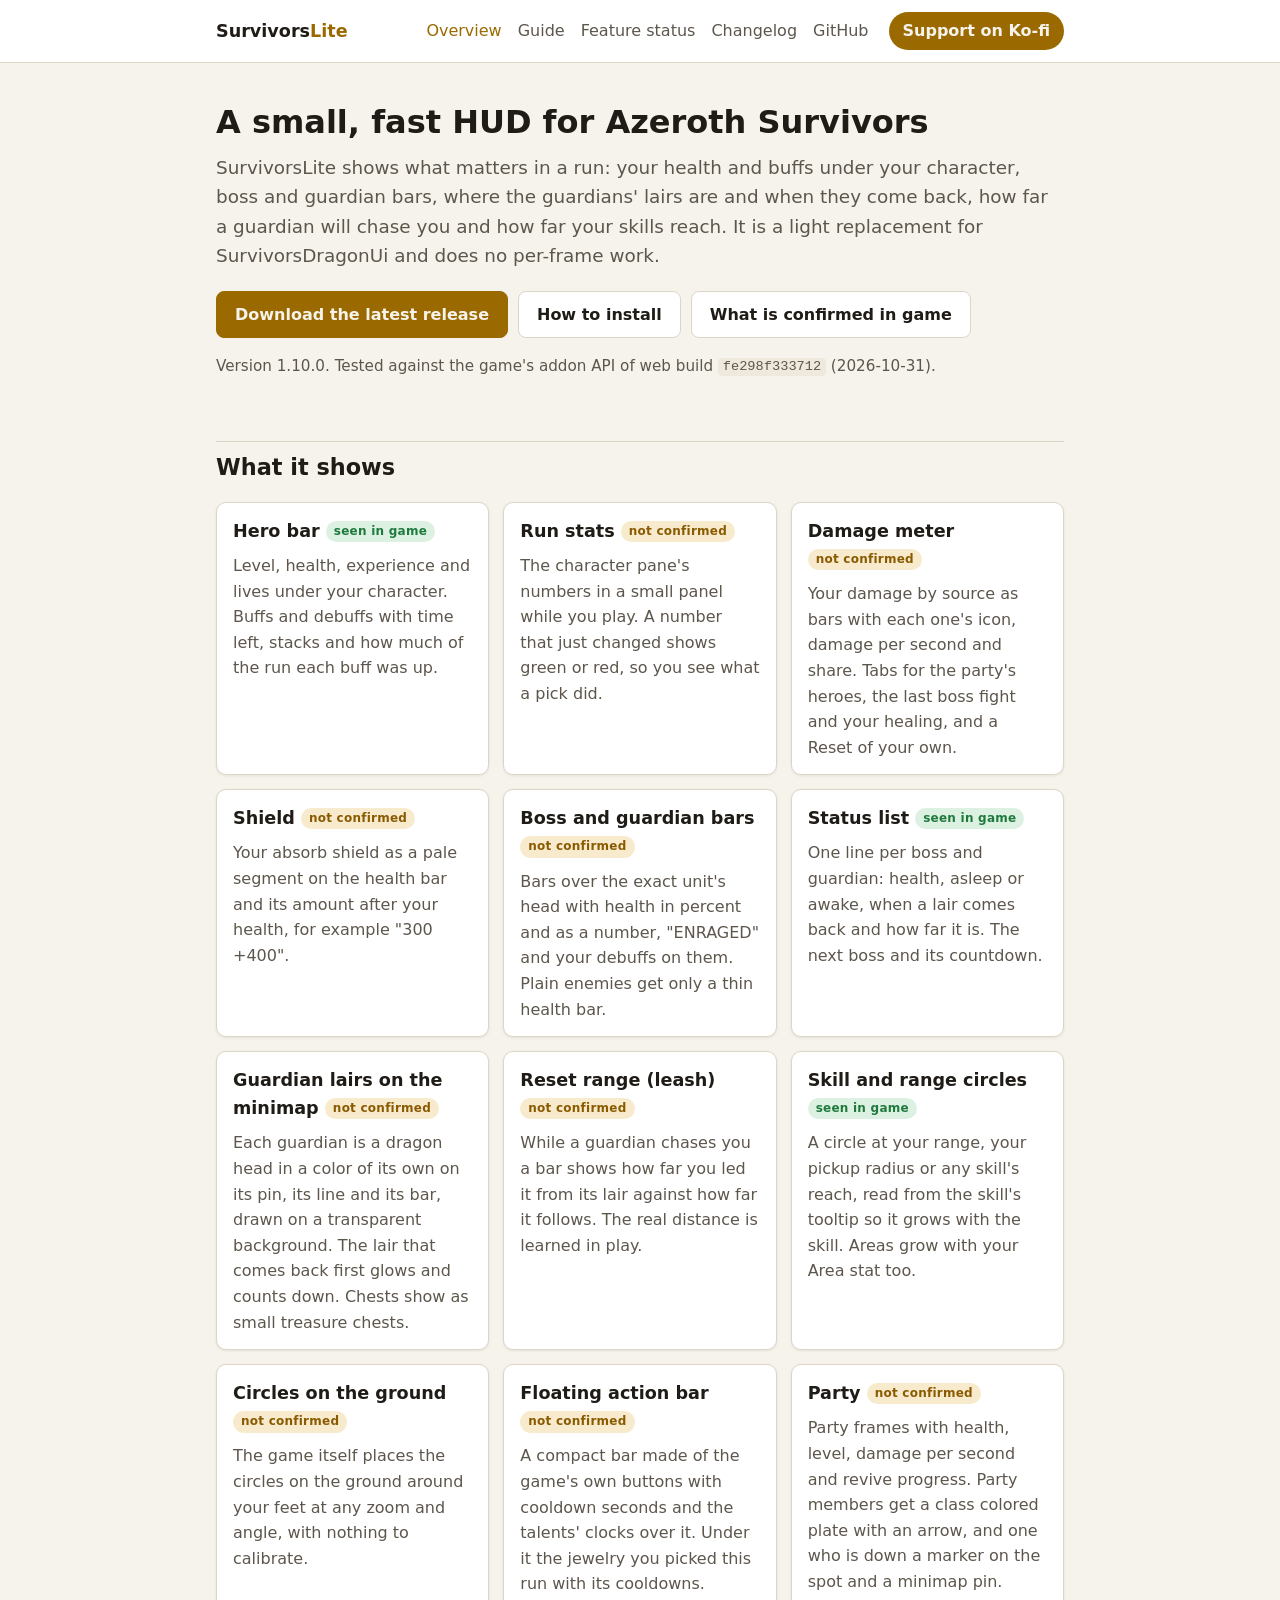
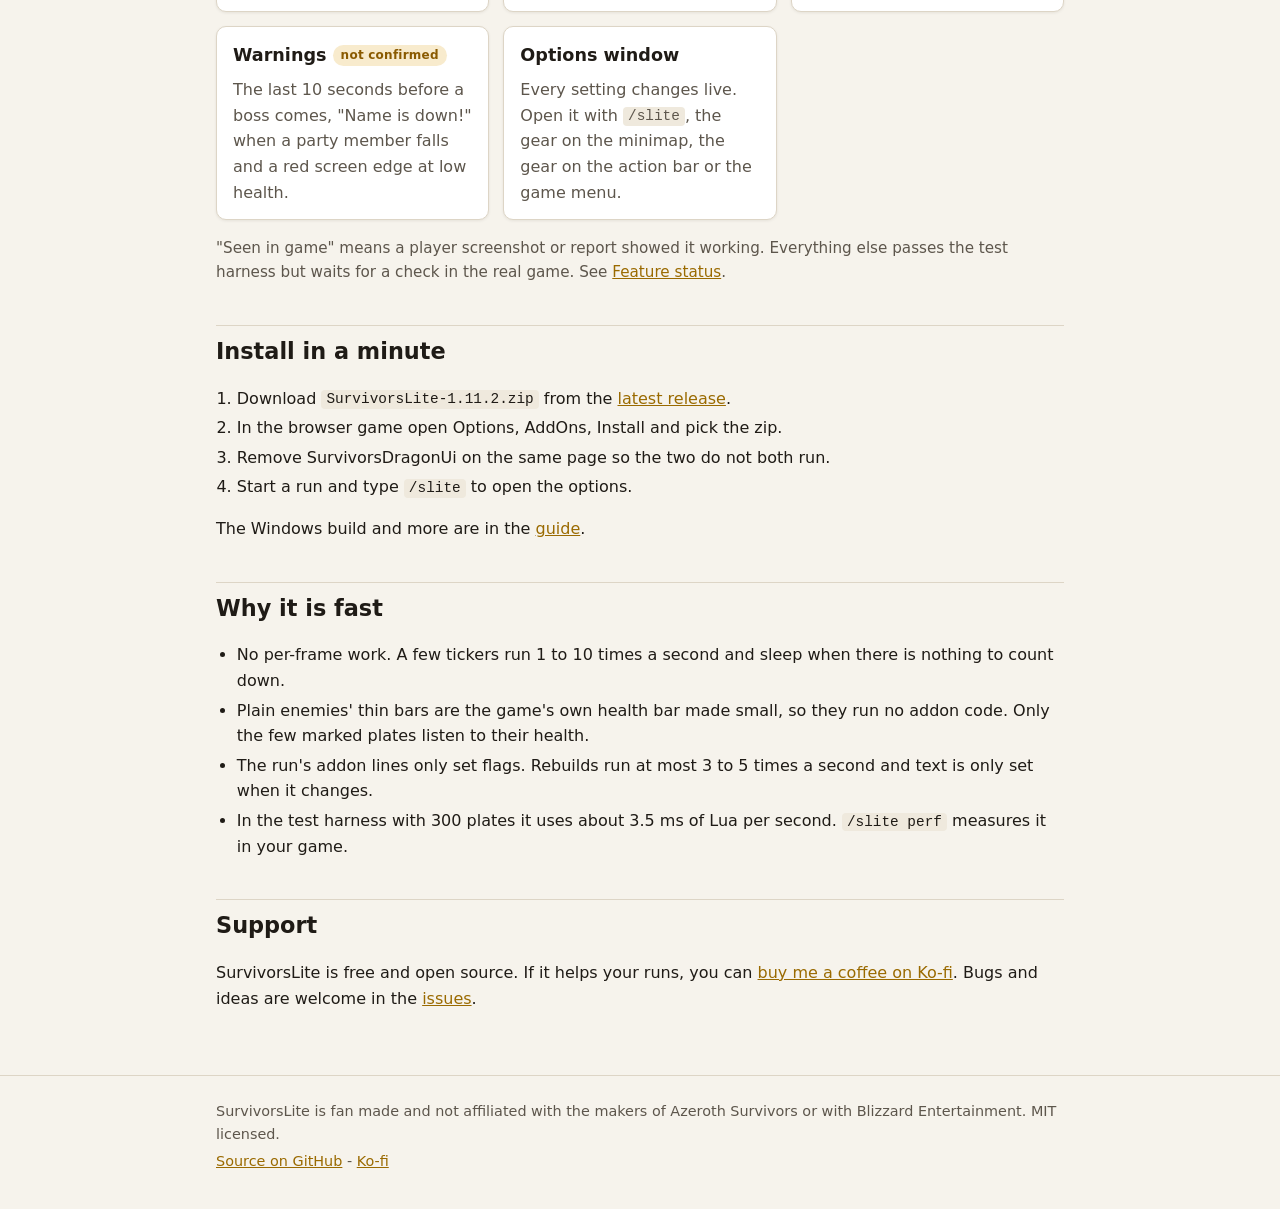
==== commit 43725e3f: "SurvivorsLite 1.11.2: engaged boss bars at the top, live minimap pins, meter by spell - Top bars: a " ====
--- a/docs/index.html
+++ b/docs/index.html
@@ -121,7 +121,7 @@
 
   <h2>Install in a minute</h2>
   <ol>
-    <li>Download <code>SurvivorsLite-1.11.1.zip</code> from the
+    <li>Download <code>SurvivorsLite-1.11.2.zip</code> from the
     <a href="https://github.com/datawulf/SurvivorsLite/releases/latest">latest release</a>.</li>
     <li>In the browser game open Options, AddOns, Install and pick the zip.</li>
     <li>Remove SurvivorsDragonUi on the same page so the two do not both run.</li>
